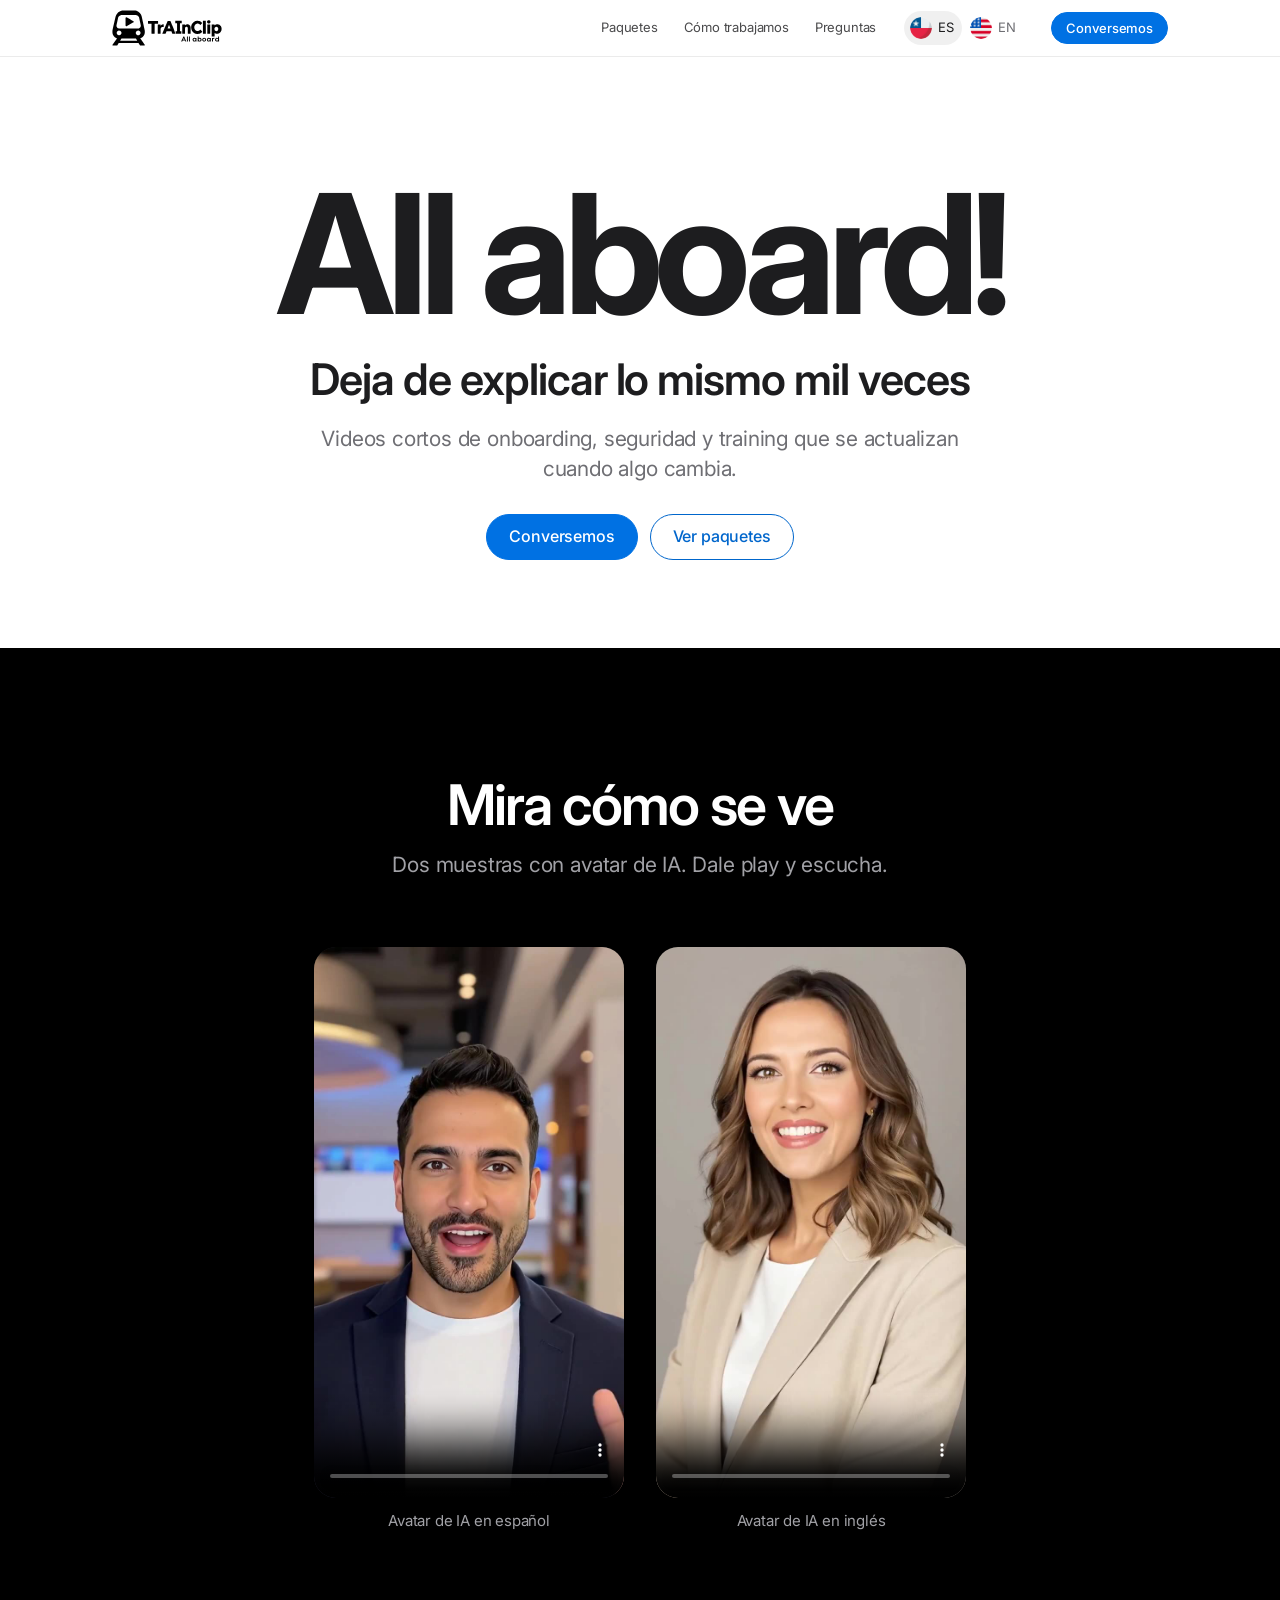
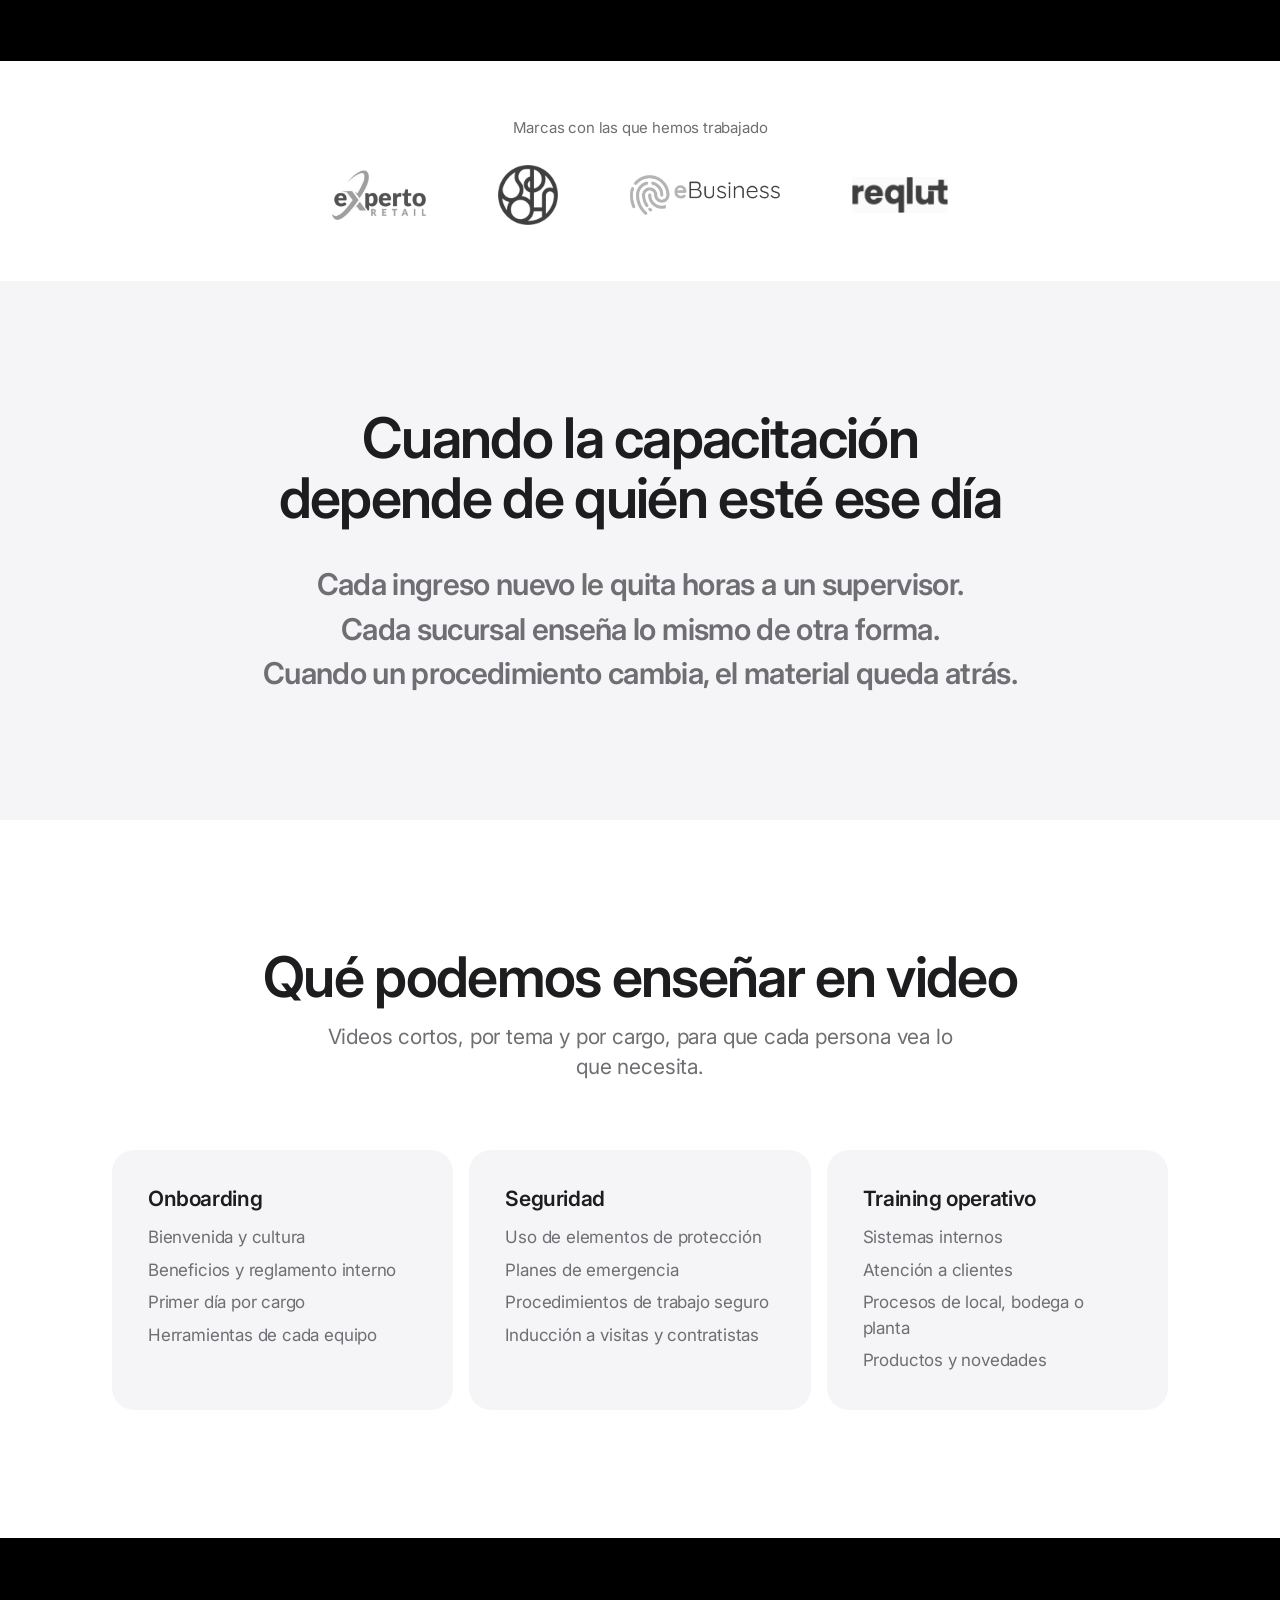
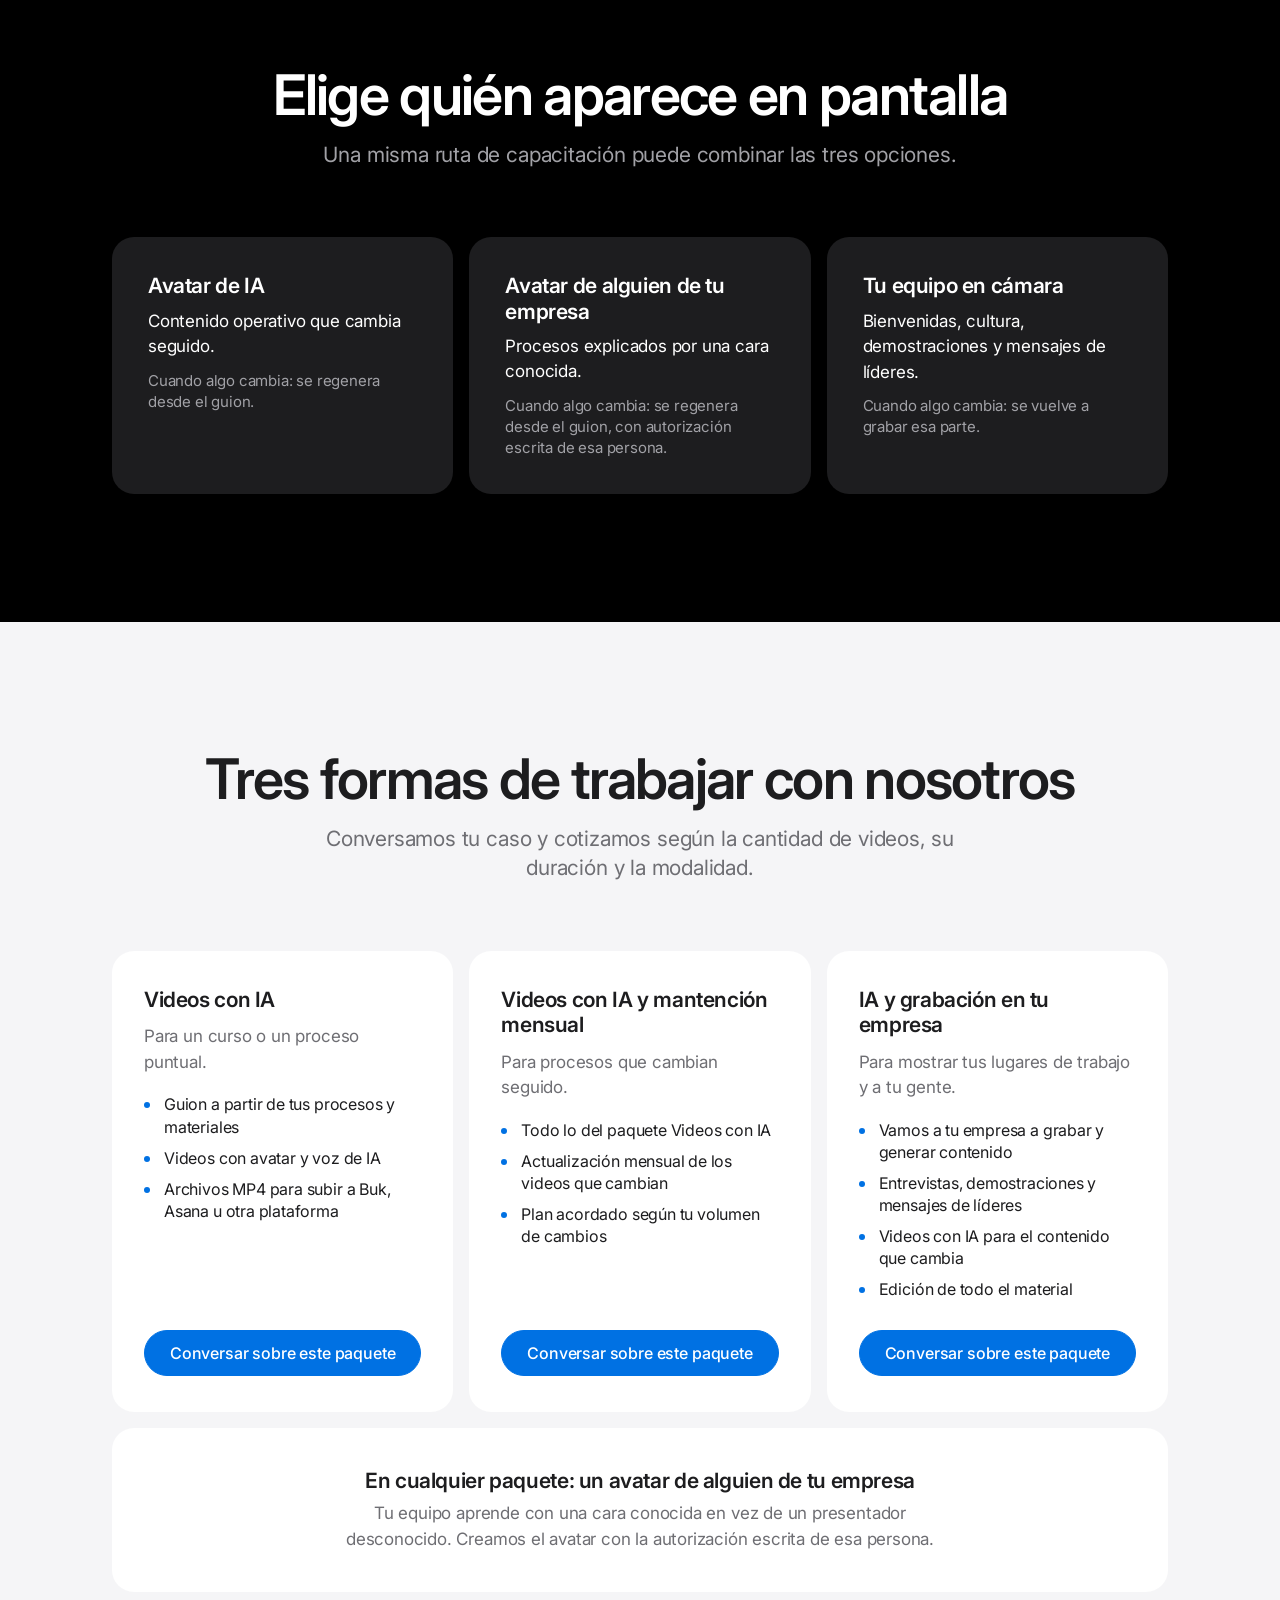
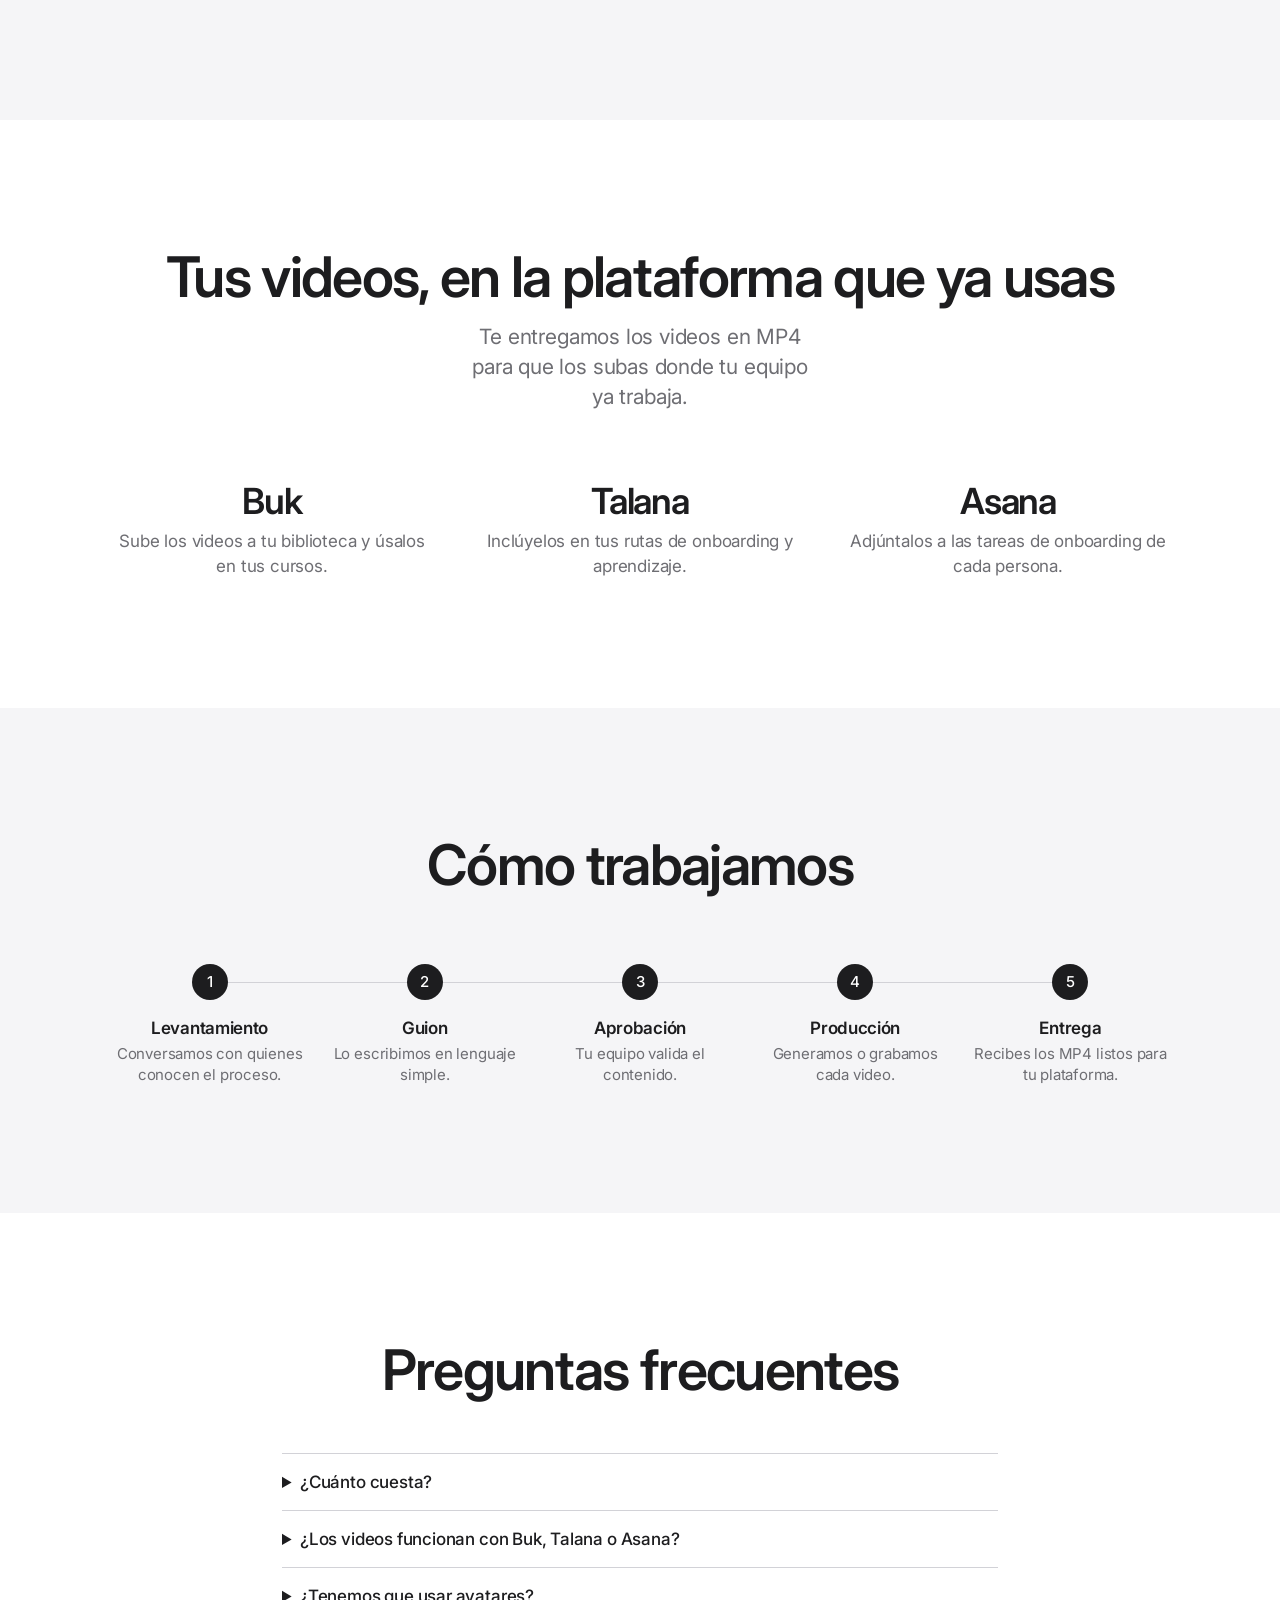
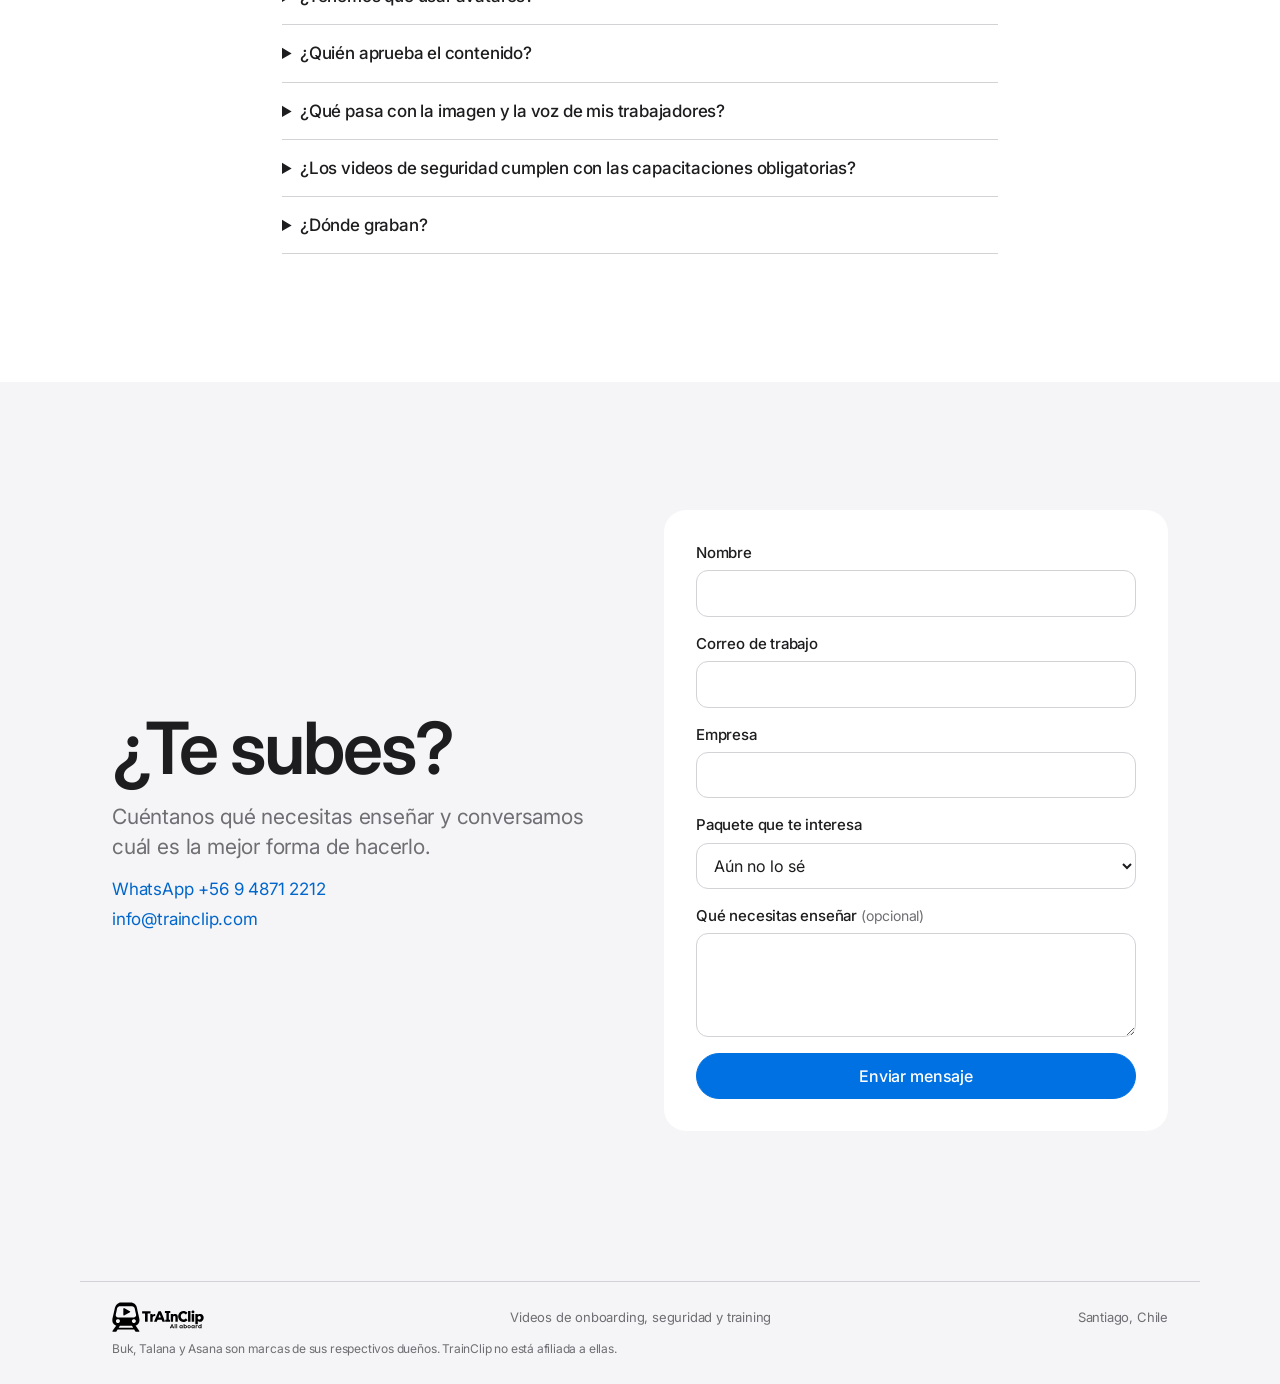
==== index.html @ 5cf43b29 "Publica la landing de TrainClip en español e inglés Co-Authored-By: Claude Opus 5.5 <noreply@anthrop" ====
<!doctype html>
<html lang="es-CL">
<head>
<meta charset="utf-8">
<meta name="viewport" content="width=device-width,initial-scale=1,viewport-fit=cover">
<title>TrainClip | Videos de onboarding, seguridad y training para empresas</title>
<meta name="description" content="Videos de onboarding, seguridad y training para empresas, con inteligencia artificial, con tu propio equipo en cámara o con un avatar de alguien de tu empresa.">
<link rel="canonical" href="https://trainclip.com/">
<link rel="alternate" hreflang="es" href="https://trainclip.com/">
<link rel="alternate" hreflang="en" href="https://trainclip.com/en/">
<link rel="alternate" hreflang="x-default" href="https://trainclip.com/">
<meta property="og:type" content="website">
<meta property="og:title" content="TrainClip | Videos de onboarding, seguridad y training">
<meta property="og:description" content="Videos de onboarding, seguridad y training para empresas, con inteligencia artificial, con tu propio equipo en cámara o con un avatar de alguien de tu empresa.">
<meta property="og:url" content="https://trainclip.com/">
<meta property="og:image" content="https://trainclip.com/assets/og.png">
<meta name="twitter:card" content="summary_large_image">
<link rel="icon" href="assets/symbol.svg" type="image/svg+xml">
<link rel="apple-touch-icon" href="assets/icon-512.png">
<link rel="preconnect" href="https://fonts.googleapis.com"><link rel="preconnect" href="https://fonts.gstatic.com" crossorigin><link rel="stylesheet" href="https://fonts.googleapis.com/css2?family=Inter:wght@400;500;600;700&display=swap">
<link rel="stylesheet" href="assets/styles.css">
<script type="application/ld+json">{"@context": "https://schema.org", "@type": "ProfessionalService", "name": "TrainClip", "url": "https://trainclip.com/", "logo": "https://trainclip.com/assets/logo.png", "email": "info@trainclip.com", "telephone": "+56948712212", "address": {"@type": "PostalAddress", "addressLocality": "Santiago", "addressCountry": "CL"}, "slogan": "All aboard", "description": "Videos de onboarding, seguridad y training para empresas, con inteligencia artificial, con tu propio equipo en cámara o con un avatar de alguien de tu empresa."}</script>
</head>
<body>
<a class="skip" href="#main">Saltar al contenido</a>
<header class="top"><div class="wrap">
<a class="brand" href="#main"><img src="assets/logo.svg" alt="TrainClip. All aboard" width="147" height="48"></a>
<nav class="nav" aria-label="Principal"><a href="#paquetes">Paquetes</a><a href="#proceso">Cómo trabajamos</a><a href="#preguntas">Preguntas</a></nav>
<nav class="lang" aria-label="Idioma / Language"><a href="./" hreflang="es" lang="es" aria-label="Español" aria-current="page"><img src="assets/banderas/chile.png" alt="" width="22" height="22"><span>ES</span></a><a href="en/" hreflang="en" lang="en" aria-label="English"><img src="assets/banderas/estados-unidos.png" alt="" width="22" height="22"><span>EN</span></a></nav>
<a class="btn" href="#contacto">Conversemos</a>
</div></header>
<main id="main">
<section class="hero"><div class="wrap">
<div class="hero-copy"><p class="shout">All aboard!</p>
<h1>Deja de explicar lo mismo mil veces</h1>
<p class="lead">Videos cortos de onboarding, seguridad y training que se actualizan cuando algo cambia.</p>
<div class="actions"><a class="btn" href="#contacto">Conversemos</a><a class="btn btn-line" href="#paquetes">Ver paquetes</a></div></div>
</div></section>
<section class="band samples" id="muestras"><div class="wrap"><div class="head"><h2>Mira cómo se ve</h2><p class="lead">Dos muestras con avatar de IA. Dale play y escucha.</p></div><div class="clips"><figure><video controls playsinline preload="none" poster="assets/videos/muestra-es.jpg" width="720" height="1280" aria-label="Avatar de IA en español"><source src="assets/videos/muestra-es.mp4" type="video/mp4"></video><figcaption>Avatar de IA en español</figcaption></figure><figure><video controls playsinline preload="none" poster="assets/videos/muestra-en.jpg" width="720" height="1280" aria-label="Avatar de IA en inglés"><source src="assets/videos/muestra-en.mp4" type="video/mp4"></video><figcaption>Avatar de IA en inglés</figcaption></figure></div></div></section>
<section class="brands" aria-label="Marcas"><div class="wrap"><p>Marcas con las que hemos trabajado</p><ul><li><img src="assets/marcas/experto-retail.png" alt="Experto Retail" style="--h:50px" loading="lazy"></li><li><img src="assets/marcas/marca-circular.png" alt="Marca con logo circular" style="--h:60px" loading="lazy"></li><li><img src="assets/marcas/ebusiness.png" alt="eBusiness" style="--h:40px" loading="lazy"></li><li><img src="assets/marcas/reqlut.png" alt="Reqlut" style="--h:36px" loading="lazy"></li></ul></div></section>
<section class="band pain"><div class="wrap"><div class="head"><h2>Cuando la capacitación depende de quién esté ese día</h2></div>
<ul><li>Cada ingreso nuevo le quita horas a un supervisor.</li><li>Cada sucursal enseña lo mismo de otra forma.</li><li>Cuando un procedimiento cambia, el material queda atrás.</li></ul></div></section>
<section class="band" id="temas"><div class="wrap"><div class="head"><h2>Qué podemos enseñar en video</h2><p class="lead">Videos cortos, por tema y por cargo, para que cada persona vea lo que necesita.</p></div><div class="topics"><div class="topic"><h3>Onboarding</h3><ul><li>Bienvenida y cultura</li><li>Beneficios y reglamento interno</li><li>Primer día por cargo</li><li>Herramientas de cada equipo</li></ul></div><div class="topic"><h3>Seguridad</h3><ul><li>Uso de elementos de protección</li><li>Planes de emergencia</li><li>Procedimientos de trabajo seguro</li><li>Inducción a visitas y contratistas</li></ul></div><div class="topic"><h3>Training operativo</h3><ul><li>Sistemas internos</li><li>Atención a clientes</li><li>Procesos de local, bodega o planta</li><li>Productos y novedades</li></ul></div></div></div></section>
<section class="band formats"><div class="wrap"><div class="head"><h2>Elige quién aparece en pantalla</h2><p class="lead">Una misma ruta de capacitación puede combinar las tres opciones.</p></div>
<ul class="modes"><li><h3>Avatar de IA</h3><p>Contenido operativo que cambia seguido.</p><p class="dim">Cuando algo cambia: se regenera desde el guion.</p></li><li><h3>Avatar de alguien de tu empresa</h3><p>Procesos explicados por una cara conocida.</p><p class="dim">Cuando algo cambia: se regenera desde el guion, con autorización escrita de esa persona.</p></li><li><h3>Tu equipo en cámara</h3><p>Bienvenidas, cultura, demostraciones y mensajes de líderes.</p><p class="dim">Cuando algo cambia: se vuelve a grabar esa parte.</p></li></ul></div></section>
<section class="band" id="paquetes"><div class="wrap"><div class="head"><h2>Tres formas de trabajar con nosotros</h2><p class="lead">Conversamos tu caso y cotizamos según la cantidad de videos, su duración y la modalidad.</p></div>
<div class="plans"><article class="plan plan-a"><h3>Videos con IA</h3><p>Para un curso o un proceso puntual.</p><ul><li>Guion a partir de tus procesos y materiales</li><li>Videos con avatar y voz de IA</li><li>Archivos MP4 para subir a Buk, Asana u otra plataforma</li></ul><a class="btn" href="#contacto" data-package="Videos con IA">Conversar sobre este paquete<span class="vh">: Videos con IA</span></a></article><article class="plan plan-b"><h3>Videos con IA y mantención mensual</h3><p>Para procesos que cambian seguido.</p><ul><li>Todo lo del paquete Videos con IA</li><li>Actualización mensual de los videos que cambian</li><li>Plan acordado según tu volumen de cambios</li></ul><a class="btn" href="#contacto" data-package="Videos con IA y mantención mensual">Conversar sobre este paquete<span class="vh">: Videos con IA y mantención mensual</span></a></article><article class="plan plan-c"><h3>IA y grabación en tu empresa</h3><p>Para mostrar tus lugares de trabajo y a tu gente.</p><ul><li>Vamos a tu empresa a grabar y generar contenido</li><li>Entrevistas, demostraciones y mensajes de líderes</li><li>Videos con IA para el contenido que cambia</li><li>Edición de todo el material</li></ul><a class="btn" href="#contacto" data-package="IA y grabación en tu empresa">Conversar sobre este paquete<span class="vh">: IA y grabación en tu empresa</span></a></article></div>
<aside class="avatar" aria-label="Opción para cualquier paquete"><h3>En cualquier paquete: un avatar de alguien de tu empresa</h3><p>Tu equipo aprende con una cara conocida en vez de un presentador desconocido. Creamos el avatar con la autorización escrita de esa persona.</p></aside>
</div></section>
<section class="band platforms" id="plataformas"><div class="wrap"><div class="head"><h2>Tus videos, en la plataforma que ya usas</h2><p class="lead">Te entregamos los videos en MP4 para que los subas donde tu equipo ya trabaja.</p></div><ul><li><h3>Buk</h3><p>Sube los videos a tu biblioteca y úsalos en tus cursos.</p></li><li><h3>Talana</h3><p>Inclúyelos en tus rutas de onboarding y aprendizaje.</p></li><li><h3>Asana</h3><p>Adjúntalos a las tareas de onboarding de cada persona.</p></li></ul></div></section>
<section class="band" id="proceso"><div class="wrap"><div class="head"><h2>Cómo trabajamos</h2></div><ol class="steps"><li><h3>Levantamiento</h3><p>Conversamos con quienes conocen el proceso.</p></li><li><h3>Guion</h3><p>Lo escribimos en lenguaje simple.</p></li><li><h3>Aprobación</h3><p>Tu equipo valida el contenido.</p></li><li><h3>Producción</h3><p>Generamos o grabamos cada video.</p></li><li><h3>Entrega</h3><p>Recibes los MP4 listos para tu plataforma.</p></li></ol></div></section>
<section class="band faq" id="preguntas"><div class="wrap"><h2>Preguntas frecuentes</h2><div><details><summary>¿Cuánto cuesta?</summary><p>Depende de la cantidad de videos, su duración y la modalidad. Cuéntanos qué necesitas y te enviamos una cotización.</p></details><details><summary>¿Los videos funcionan con Buk, Talana o Asana?</summary><p>Sí. Te entregamos los videos en MP4 y tu equipo los sube a la plataforma que ya usa. No necesitas instalar nada ni conectar sistemas.</p></details><details><summary>¿Tenemos que usar avatares?</summary><p>No. Podemos grabar a tu equipo, usar avatares o combinar ambas opciones.</p></details><details><summary>¿Quién aprueba el contenido?</summary><p>Tu empresa. Ningún video se entrega como final sin la revisión de la persona responsable del proceso.</p></details><details><summary>¿Qué pasa con la imagen y la voz de mis trabajadores?</summary><p>Solo creamos un avatar con autorización escrita de la persona. Dejamos acordado en qué videos se usa, por cuánto tiempo y qué pasa si deja la empresa.</p></details><details><summary>¿Los videos de seguridad cumplen con las capacitaciones obligatorias?</summary><p>Los videos apoyan tu capacitación, pero no reemplazan las obligaciones legales de tu empresa. Trabajamos con contenido entregado y aprobado por tu equipo de prevención.</p></details><details><summary>¿Dónde graban?</summary><p>Estamos en Santiago. Para otras ciudades, el traslado y la estadía se cotizan aparte.</p></details></div></div></section>
<section class="band contact" id="contacto"><div class="wrap">
<div class="contact-copy"><h2>¿Te subes?</h2><p class="lead">Cuéntanos qué necesitas enseñar y conversamos cuál es la mejor forma de hacerlo.</p>
<div class="direct"><a href="https://wa.me/56948712212?text=Hola%2C%20quiero%20conversar%20sobre%20videos%20de%20capacitaci%C3%B3n%20con%20TrainClip.">WhatsApp +56 9 4871 2212</a><a href="mailto:info@trainclip.com">info@trainclip.com</a></div></div>
<div>
<form class="form" id="form-contacto" novalidate data-mail="info@trainclip.com" data-endpoint="">
<div class="field"><label for="nombre">Nombre</label><input id="nombre" name="nombre" autocomplete="name" required aria-describedby="nombre-error"><p class="err" id="nombre-error" hidden></p></div>
<div class="field"><label for="correo">Correo de trabajo</label><input id="correo" name="correo" type="email" autocomplete="email" inputmode="email" required aria-describedby="correo-error"><p class="err" id="correo-error" hidden></p></div>
<div class="field"><label for="empresa">Empresa</label><input id="empresa" name="empresa" autocomplete="organization" required aria-describedby="empresa-error"><p class="err" id="empresa-error" hidden></p></div>
<div class="field"><label for="paquete">Paquete que te interesa</label><select id="paquete" name="paquete"><option>Aún no lo sé</option><option>Videos con IA</option><option>Videos con IA y mantención mensual</option><option>IA y grabación en tu empresa</option></select></div>
<div class="field"><label for="mensaje">Qué necesitas enseñar <small>(opcional)</small></label><textarea id="mensaje" name="mensaje"></textarea></div>
<div class="trap" aria-hidden="true"><label for="sitio">No completar</label><input id="sitio" name="sitio" tabindex="-1" autocomplete="off"></div>
<button class="btn" type="submit">Enviar mensaje</button>
<p class="notice" id="form-aviso" role="status" hidden></p>
</form>
<div class="form done" id="form-listo" tabindex="-1" hidden><h3></h3><p></p></div>
</div>
</div></section>
</main>
<footer class="foot"><div class="wrap"><img src="assets/logo.svg" alt="TrainClip"><span>Videos de onboarding, seguridad y training</span><span>Santiago, Chile</span><small>Buk, Talana y Asana son marcas de sus respectivos dueños. TrainClip no está afiliada a ellas.</small></div></footer>
<script src="assets/site.js" defer></script>
</body>
</html>
---- assets/styles.css ----
/* Concepto: mucho aire, tipografía grande y centrada, bloques suaves y un solo azul de acción. */
:root{--white:#FFFFFF;--mist:#F5F5F7;--line:#D2D2D7;--ink:#1D1D1F;--soft:#6E6E73;--black:#000000;--tile:#1D1D1F;--dim:#A1A1A6;--blue:#0071E3;--blue-hover:#0077ED;--link:#0066CC;--error:#BF1D1D;--sans:Inter,-apple-system,BlinkMacSystemFont,"Segoe UI",Roboto,Arial,sans-serif;--wrap:1120px;--gutter:clamp(16px,4vw,32px);color-scheme:light}
*{box-sizing:border-box}
[hidden]{display:none!important}
html{scroll-behavior:smooth;scroll-padding-top:72px;-webkit-text-size-adjust:100%}
body{margin:0;background:var(--white);color:var(--ink);font:400 1.0625rem/1.5 var(--sans);letter-spacing:-.011em;-webkit-font-smoothing:antialiased}
body::before{content:"";position:fixed;inset:0 0 auto;height:env(safe-area-inset-top,0px);z-index:11;background:var(--white)}
img,svg{display:block;max-width:100%}
h1,h2,h3,p,ol,ul,dl,dd,figure{margin:0}
ol,ul{padding:0;list-style:none}
a{color:var(--link)}
:focus-visible{outline:2px solid var(--blue);outline-offset:3px}
.wrap{width:min(100%,var(--wrap));margin-inline:auto;padding-left:max(var(--gutter),env(safe-area-inset-left,0px));padding-right:max(var(--gutter),env(safe-area-inset-right,0px))}
.vh{position:absolute;width:1px;height:1px;overflow:hidden;clip-path:inset(50%);white-space:nowrap}
.skip{position:absolute;left:-999px;top:8px;background:var(--ink);color:var(--white);padding:8px 14px;z-index:20}
.skip:focus{left:8px}
h1{font-size:clamp(1.625rem,3.4vw,2.75rem);line-height:1.12;font-weight:600;letter-spacing:-.024em;text-wrap:balance}
h2{font-size:clamp(2.125rem,5vw,3.5rem);line-height:1.07;font-weight:600;letter-spacing:-.03em;text-wrap:balance}
h3{font-size:1.3125rem;line-height:1.2;font-weight:600;letter-spacing:-.018em}
.lead{font-size:clamp(1.125rem,1.7vw,1.3125rem);line-height:1.42;color:var(--soft);max-width:44rem;text-wrap:pretty}
.band{padding-block:clamp(72px,10vw,128px)}
.head{display:grid;gap:14px;justify-items:center;text-align:center;margin-bottom:clamp(40px,6vw,68px)}

.top{position:sticky;top:env(safe-area-inset-top,0px);z-index:10;background:rgba(255,255,255,.8);-webkit-backdrop-filter:saturate(180%) blur(20px);backdrop-filter:saturate(180%) blur(20px);border-bottom:1px solid rgba(0,0,0,.08)}
.top .wrap{display:flex;align-items:center;gap:28px;min-height:56px}
.brand{margin-right:auto}
.brand img{height:36px;width:auto}
.nav{display:flex;gap:26px}
.nav a{color:var(--ink);font-size:.8125rem;text-decoration:none;padding-block:10px;opacity:.8}
.nav a:hover{opacity:1}

.lang{display:flex;gap:2px}
.lang a{display:flex;align-items:center;gap:6px;min-height:34px;padding:0 8px 0 6px;border-radius:980px;color:var(--ink);font-size:.8125rem;text-decoration:none;color:var(--soft)}
.lang a:hover,.lang a[aria-current]{color:var(--ink)}
.lang a[aria-current]{background:rgba(0,0,0,.06)}
.lang img{width:22px;height:22px;border-radius:50%}
.btn{display:inline-flex;align-items:center;justify-content:center;min-height:46px;padding:0 22px;border:1px solid var(--blue);border-radius:980px;background:var(--blue);color:var(--white);font:500 1rem/1.15 var(--sans);letter-spacing:-.01em;text-decoration:none;text-align:center;cursor:pointer}
.btn:hover{background:var(--blue-hover);border-color:var(--blue-hover)}
.btn-line{background:transparent;color:var(--link);border-color:var(--link)}
.btn-line:hover{background:var(--link);border-color:var(--link);color:var(--white)}
.top .btn{min-height:32px;padding-inline:14px;font-size:.8125rem}
.actions{display:flex;flex-wrap:wrap;justify-content:center;gap:12px}

.hero{background:var(--white);padding-block:clamp(64px,9vw,120px) clamp(56px,7vw,88px);text-align:center}
.hero-copy{display:grid;gap:clamp(14px,1.8vw,20px);justify-items:center}
.shout{font-size:clamp(3.75rem,13vw,10.5rem);line-height:.98;font-weight:700;letter-spacing:-.05em}
.hero .actions{margin-top:10px}

.samples{background:var(--black);color:var(--white)}
.samples .lead{color:var(--dim)}
.clips{display:flex;justify-content:center;gap:clamp(12px,3vw,32px)}
.clips figure{flex:0 1 310px;min-width:0;display:grid;gap:12px}
.clips video{width:100%;height:auto;aspect-ratio:9/16;border-radius:22px;background:var(--tile)}
.clips figcaption{text-align:center;font-size:.9375rem;color:var(--dim)}
.brands{padding-block:clamp(36px,5vw,56px)}
.brands .wrap{display:grid;gap:26px;justify-items:center;text-align:center}
.brands p{font-size:.9375rem;color:var(--soft)}
.brands ul{display:flex;flex-wrap:wrap;align-items:center;justify-content:center;gap:24px clamp(32px,6vw,72px)}
.brands img{height:var(--h,42px);width:auto;filter:grayscale(1);opacity:.75}

.pain{background:var(--mist)}
.pain .head{margin-bottom:clamp(24px,3vw,36px)}
.pain ul{display:grid;gap:6px;justify-items:center;text-align:center}
.pain li{font-size:clamp(1.25rem,2.5vw,1.875rem);line-height:1.28;font-weight:600;letter-spacing:-.022em;color:var(--soft);text-wrap:balance}

.topics{display:grid;grid-template-columns:repeat(3,minmax(0,1fr));gap:16px}
.topic{display:grid;gap:14px;align-content:start;padding:clamp(26px,3vw,36px);border-radius:22px;background:var(--mist);min-width:0}
.topic ul{display:grid;gap:7px;color:var(--soft)}

.formats{background:var(--black);color:var(--white)}
.formats .lead{color:var(--dim)}
.modes{display:grid;grid-template-columns:repeat(3,minmax(0,1fr));gap:16px}
.modes li{display:grid;gap:10px;align-content:start;padding:clamp(26px,3vw,36px);border-radius:22px;background:var(--tile);min-width:0}
.modes .dim{color:var(--dim);font-size:.9375rem;line-height:1.4}

#paquetes{background:var(--mist)}
.plans{display:grid;grid-template-columns:repeat(3,minmax(0,1fr));gap:16px;align-items:stretch}
.plan{position:relative;display:flex;flex-direction:column;gap:12px;padding:clamp(28px,3vw,36px) clamp(22px,2.6vw,32px);border-radius:22px;background:var(--white);min-width:0}
.plan>p{color:var(--soft)}
.plan ul{display:grid;gap:9px;margin-block:6px 18px}
.plan li{position:relative;padding-left:20px;line-height:1.38;font-size:1rem}
.plan li::before{content:"";position:absolute;left:0;top:.56em;width:6px;height:6px;border-radius:50%;background:var(--blue)}
.plan .btn{margin-top:auto;padding-inline:14px}
.avatar{display:grid;gap:8px;justify-items:center;text-align:center;margin-top:16px;padding:clamp(28px,3.4vw,40px) clamp(22px,4vw,48px);background:var(--white);border-radius:22px}
.avatar p{color:var(--soft);max-width:40rem}

.platforms ul{display:grid;grid-template-columns:repeat(3,minmax(0,1fr));gap:clamp(24px,4vw,48px);text-align:center}
.platforms li{display:grid;gap:6px;align-content:start;justify-items:center}
.platforms h3{font-size:clamp(1.75rem,3vw,2.25rem);letter-spacing:-.03em}
.platforms p{color:var(--soft);max-width:22rem}

#proceso{background:var(--mist)}
.steps{display:grid;grid-template-columns:repeat(5,minmax(0,1fr));gap:20px;position:relative;counter-reset:s}
.steps::before{content:"";position:absolute;left:10%;right:10%;top:18px;height:1px;background:var(--line)}
.steps li{position:relative;counter-increment:s;padding-top:54px;display:grid;gap:5px;align-content:start;justify-items:center;text-align:center}
.steps li::before{content:counter(s);position:absolute;top:0;left:50%;width:36px;height:36px;margin-left:-18px;display:grid;place-items:center;border-radius:50%;background:var(--ink);color:var(--white);font-weight:500;font-size:.9375rem}
.steps h3{font-size:1.0625rem}
.steps p{font-size:.9375rem;line-height:1.4;color:var(--soft)}

.faq .wrap{max-width:780px}
.faq h2{text-align:center;margin-bottom:clamp(32px,5vw,52px)}
details{border-top:1px solid var(--line)}
details:last-child{border-bottom:1px solid var(--line)}
summary{cursor:pointer;padding:17px 0;font-weight:500;font-size:1.0625rem;line-height:1.3}
details p{padding-bottom:20px;color:var(--soft)}

.contact{background:var(--mist)}
.contact .wrap{display:grid;grid-template-columns:minmax(0,1fr) minmax(0,1.05fr);gap:clamp(32px,6vw,72px);align-items:center}
.contact-copy{display:grid;gap:16px}
.contact-copy h2{font-size:clamp(2.75rem,6vw,4.5rem)}
.direct{display:grid;gap:4px}
.direct a{text-decoration:none}
.direct a:hover{text-decoration:underline}
.form{display:grid;gap:16px;background:var(--white);color:var(--ink);padding:clamp(22px,3vw,32px);border-radius:22px;min-width:0}
.field{display:grid;gap:6px;min-width:0}
.field label{font-weight:500;font-size:.9375rem}
.field small{font-weight:400;color:var(--soft);font-size:.875rem}
.field input,.field select,.field textarea{width:100%;min-height:46px;padding:11px 13px;border:1px solid var(--line);border-radius:12px;background:var(--white);color:var(--ink);font:400 1rem/1.4 var(--sans)}
.field input:focus,.field select:focus,.field textarea:focus{border-color:var(--blue)}
.field textarea{min-height:104px;resize:vertical}
.field [aria-invalid="true"]{border-color:var(--error)}
.err{color:var(--error);font-size:.875rem}
.trap{position:absolute;left:-9999px}
.form .btn{width:100%}
.form .btn:disabled{opacity:.6;cursor:wait}
.notice{font-size:.9375rem;line-height:1.45}
.notice.bad{color:var(--error)}
.done{display:grid;gap:8px}

.foot{background:var(--mist);color:var(--soft);padding-block:22px 26px;font-size:.8125rem}
.foot .wrap{display:flex;flex-wrap:wrap;gap:8px 24px;justify-content:space-between;align-items:center;border-top:1px solid var(--line);padding-top:20px}
.foot img{height:30px;width:auto}
.foot small{flex-basis:100%;font-size:.75rem}

@media (max-width:980px){
 .nav{display:none}
 .contact .wrap{grid-template-columns:minmax(0,1fr)}
 .topics,.modes{grid-template-columns:minmax(0,1fr)}
 .steps{grid-template-columns:minmax(0,1fr);gap:0}
 .steps::before{left:18px;right:auto;top:0;bottom:0;width:1px;height:auto}
 .steps li{justify-items:start;text-align:left;padding:4px 0 24px 56px}
 .steps li::before{left:0;margin-left:0}
 .steps li:last-child{padding-bottom:0}
}
@media (max-width:760px){
 .plans{display:flex;gap:12px;overflow-x:auto;scroll-snap-type:x mandatory;padding-bottom:10px}
 .plan{flex:0 0 min(84%,320px);scroll-snap-align:start}
 .platforms ul{grid-template-columns:minmax(0,1fr)}
}
@media (max-width:560px){
 body{font-size:1rem}
 .brand img{height:32px}
 .actions .btn{flex:1 1 40%;padding-inline:12px;white-space:nowrap}
}
@media (max-width:420px){
 .top .wrap{gap:8px}
 .lang span{display:none}
 .lang a{padding:0 6px}
}
@media (prefers-reduced-motion:reduce){html{scroll-behavior:auto}}
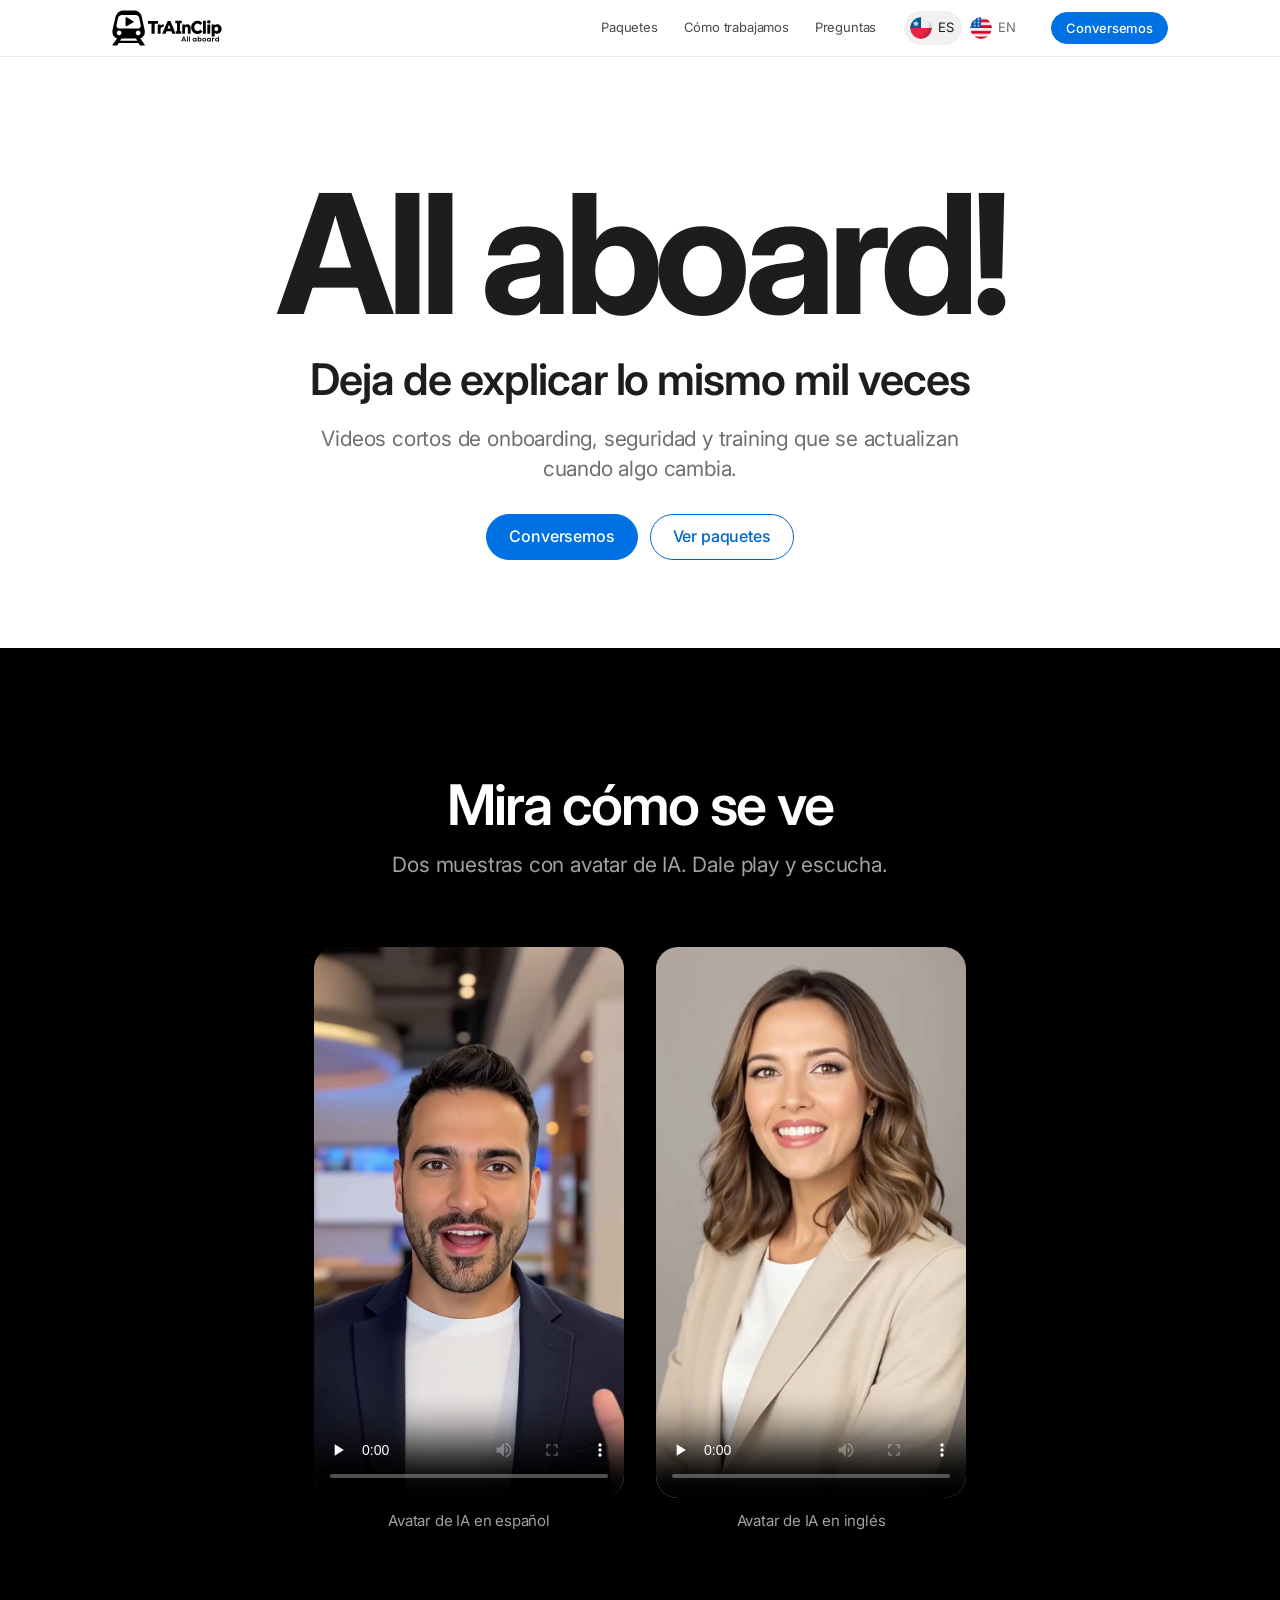
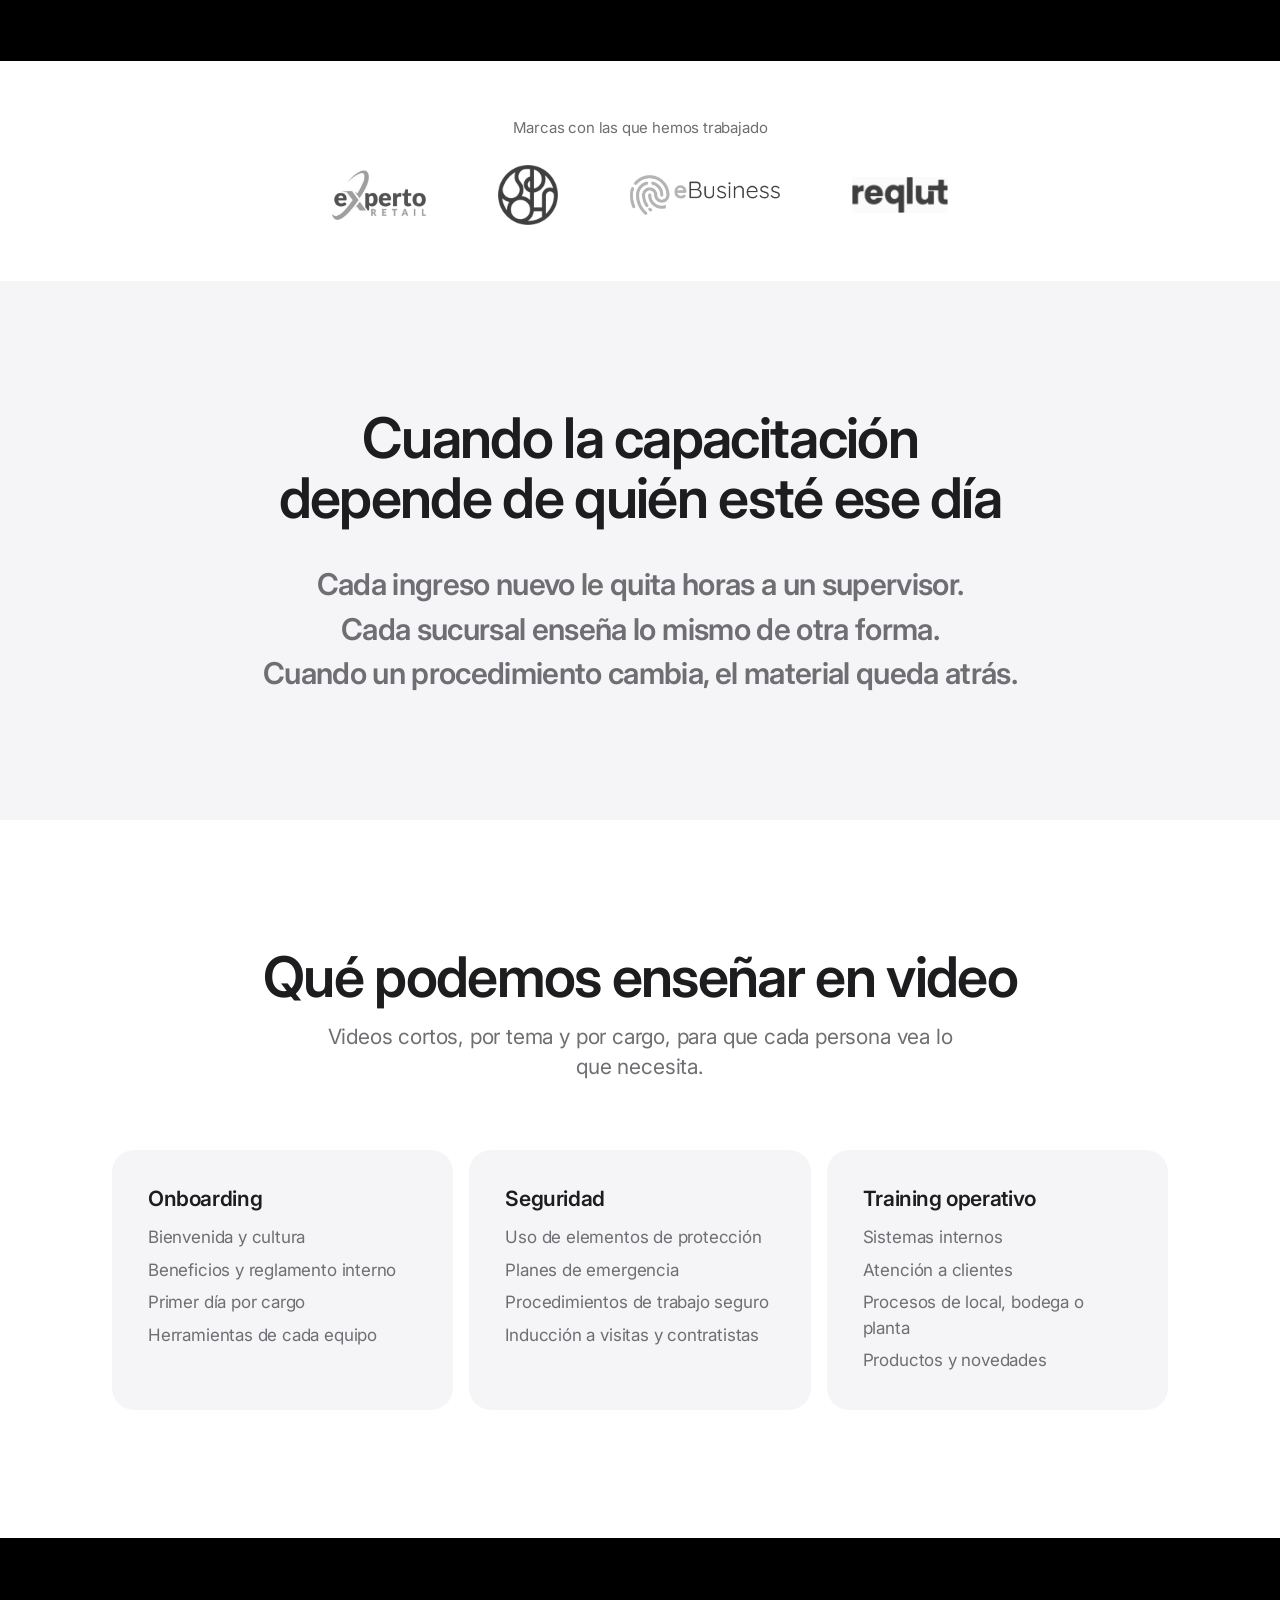
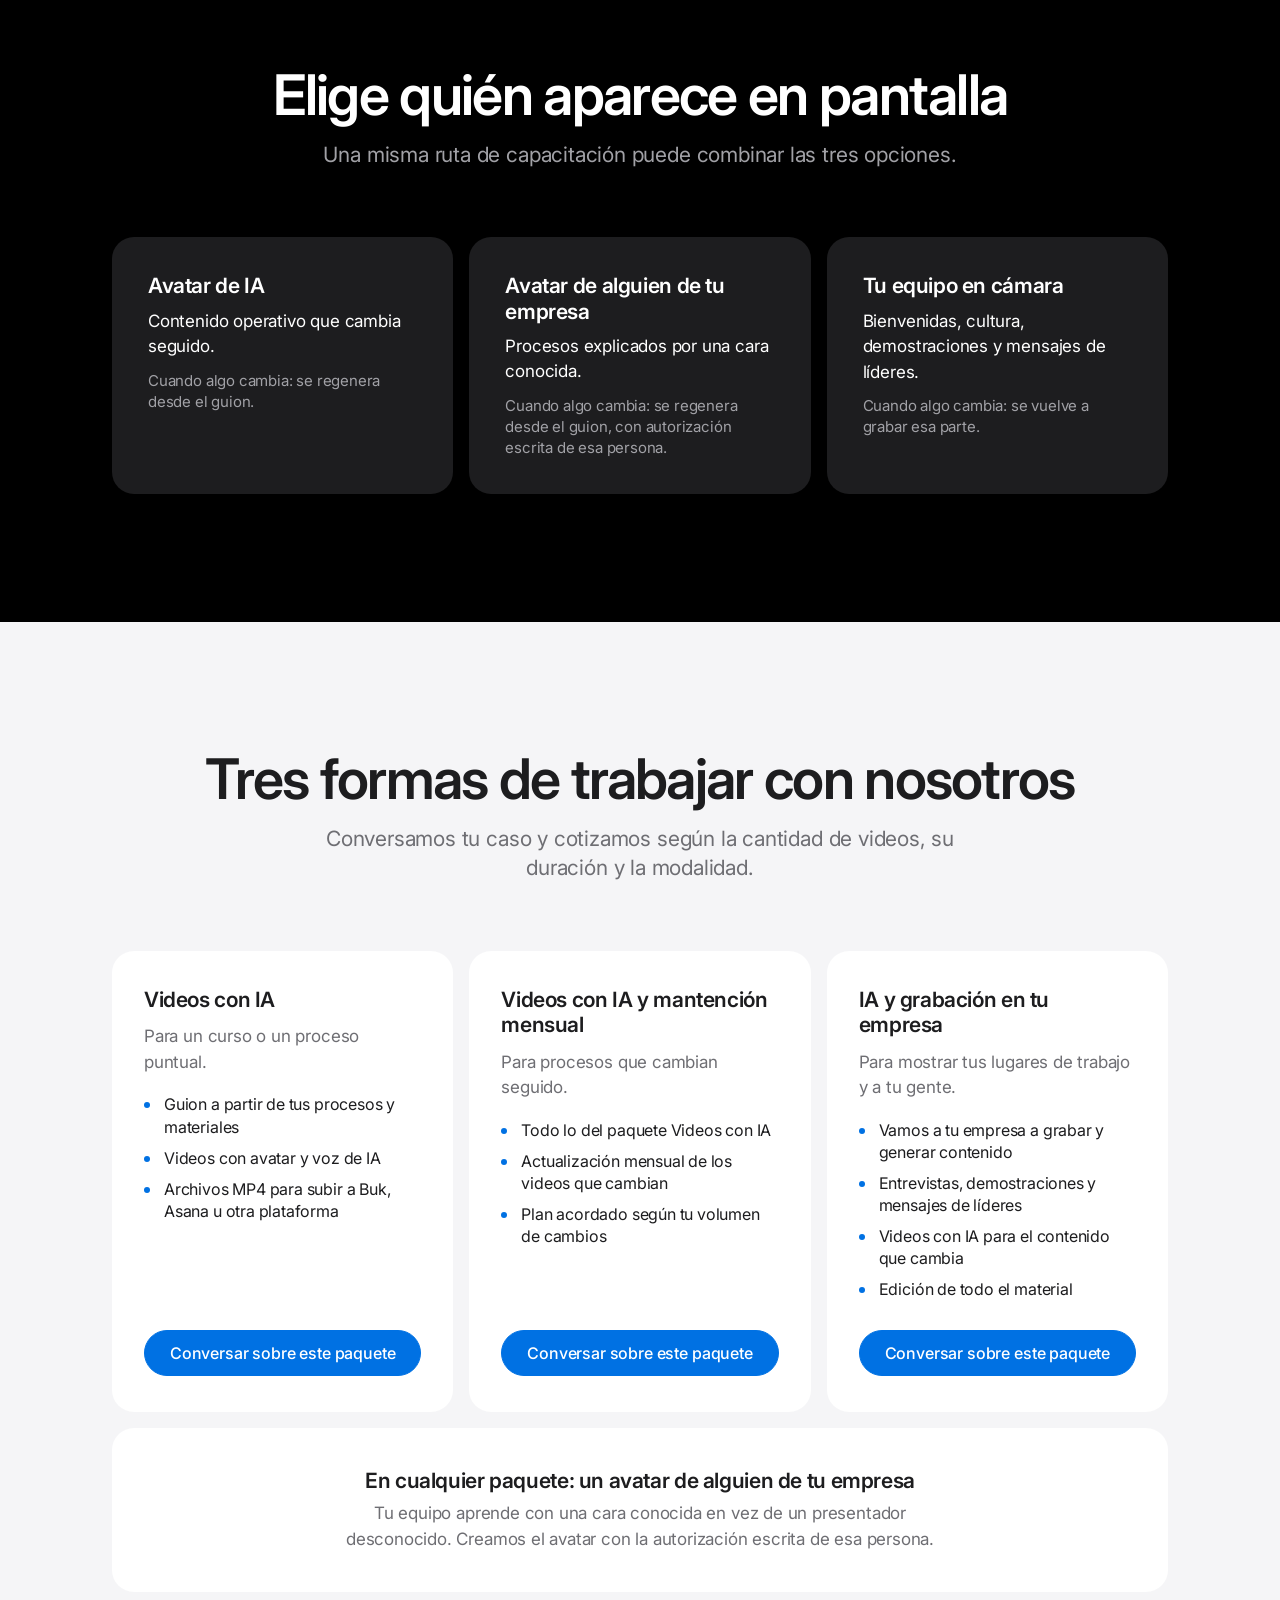
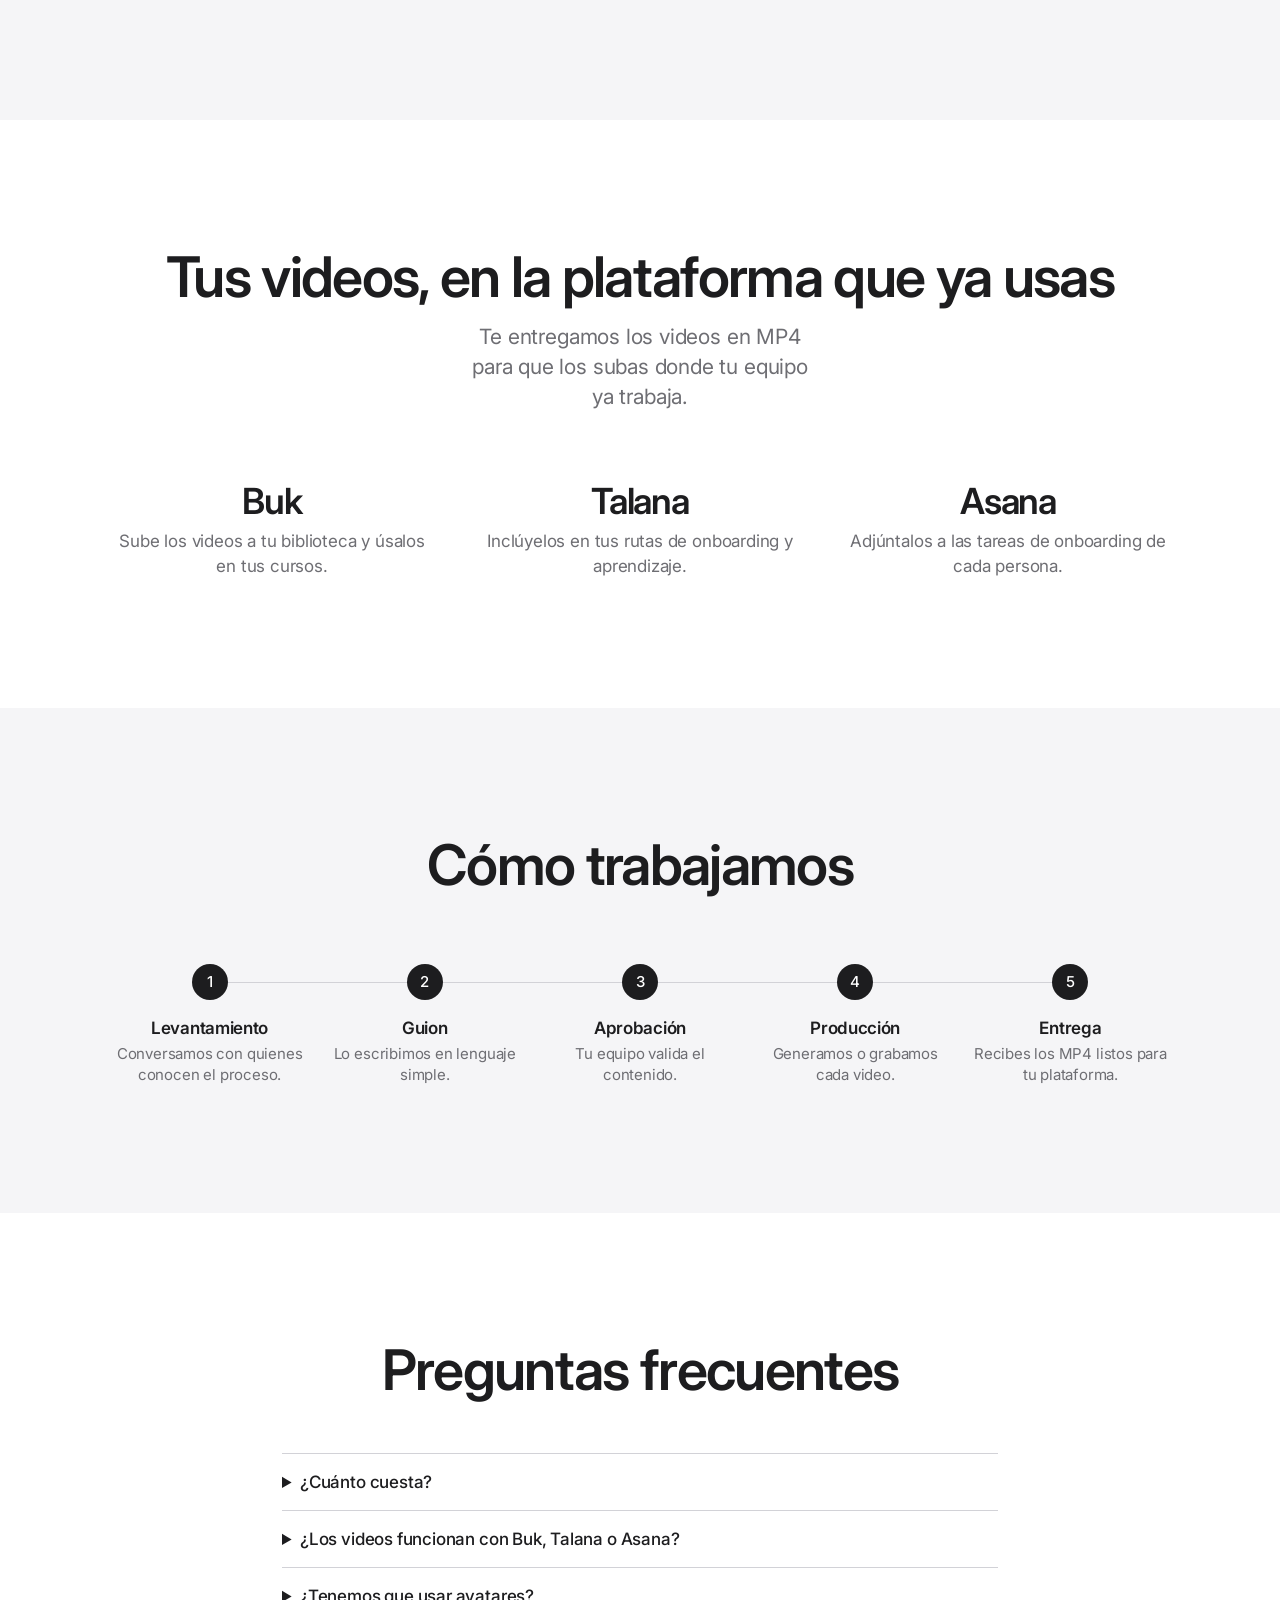
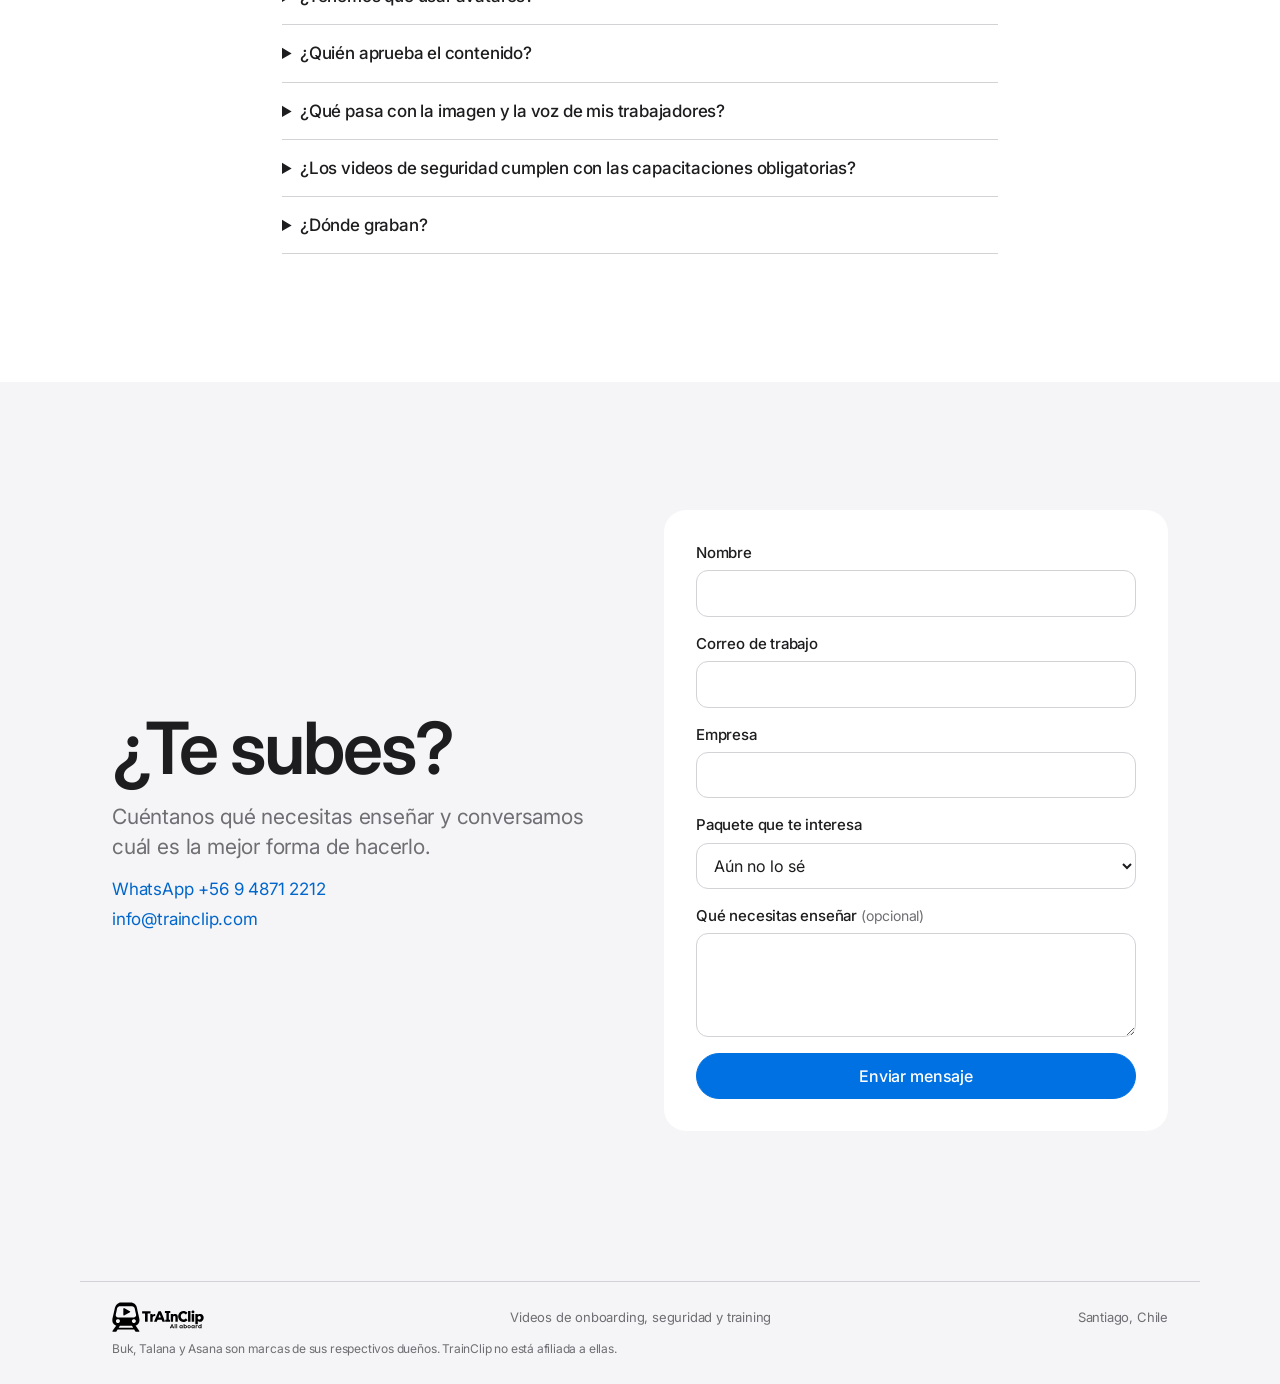
==== commit 1b3c2989: "Add files via upload" ====
--- a/index.html
+++ b/index.html
@@ -54,7 +54,8 @@
 <div class="contact-copy"><h2>¿Te subes?</h2><p class="lead">Cuéntanos qué necesitas enseñar y conversamos cuál es la mejor forma de hacerlo.</p>
 <div class="direct"><a href="https://wa.me/56948712212?text=Hola%2C%20quiero%20conversar%20sobre%20videos%20de%20capacitaci%C3%B3n%20con%20TrainClip.">WhatsApp +56 9 4871 2212</a><a href="mailto:info@trainclip.com">info@trainclip.com</a></div></div>
 <div>
-<form class="form" id="form-contacto" novalidate data-mail="info@trainclip.com" data-endpoint="">
+<form class="form" id="form-contacto" novalidate data-mail="info@trainclip.com" data-endpoint="https://api.web3forms.com/submit">
+<input type="hidden" name="access_key" value="c6a4fb3f-06c0-4eb1-9ec4-c227422e3364">
 <div class="field"><label for="nombre">Nombre</label><input id="nombre" name="nombre" autocomplete="name" required aria-describedby="nombre-error"><p class="err" id="nombre-error" hidden></p></div>
 <div class="field"><label for="correo">Correo de trabajo</label><input id="correo" name="correo" type="email" autocomplete="email" inputmode="email" required aria-describedby="correo-error"><p class="err" id="correo-error" hidden></p></div>
 <div class="field"><label for="empresa">Empresa</label><input id="empresa" name="empresa" autocomplete="organization" required aria-describedby="empresa-error"><p class="err" id="empresa-error" hidden></p></div>
